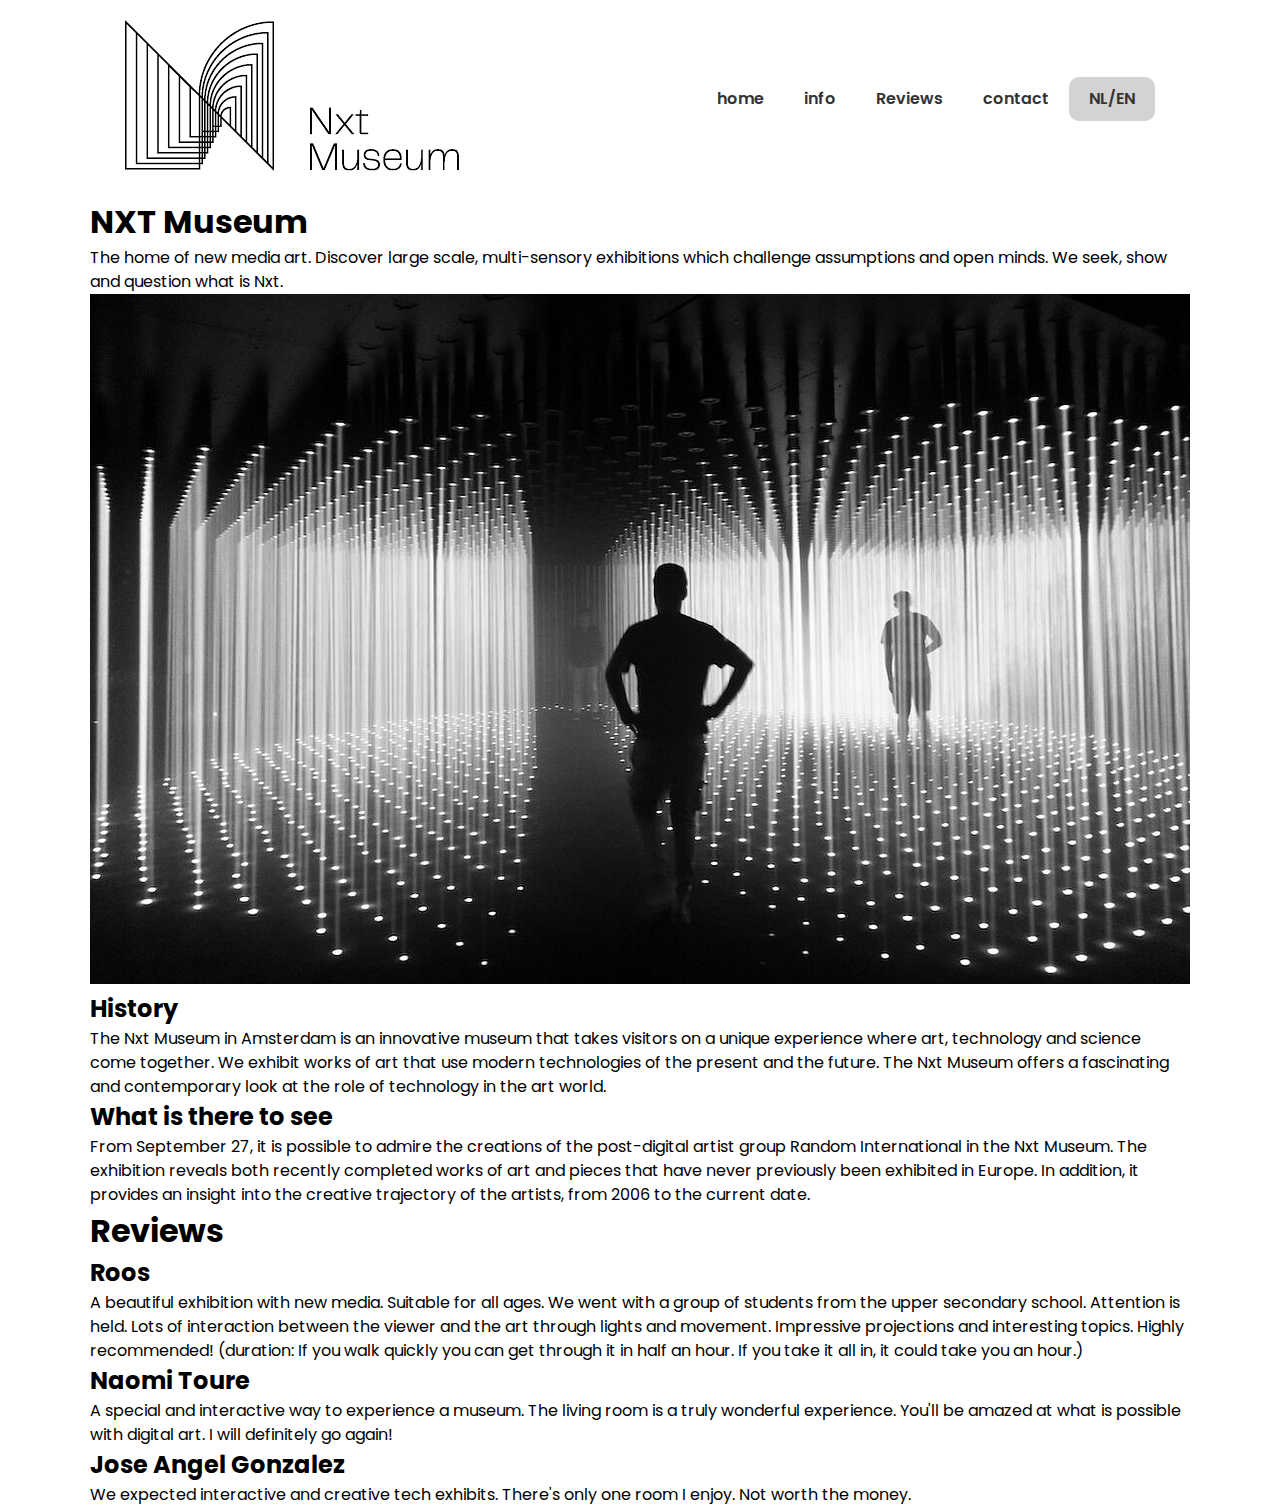
==== engels.html @ b9bd4a0a "edit" ====
<!DOCTYPE html>
<html lang="nl">
<head>
    <meta charset="UTF-8">
    <meta name="viewport" content="width=device-width, initial-scale=1.0">
    <link rel="stylesheet" href="css/style.css">
    <title>NXT Museum</title>
    <link rel="preconnect" href="https://fonts.googleapis.com">
    <link rel="preconnect" href="https://fonts.gstatic.com" crossorigin>
    <link href="https://fonts.googleapis.com/css2?family=Open+Sans:ital,wght@0,400;0,500;1,400&family=Poppins:wght@300;400;600;700&display=swap" rel="stylesheet">
</head>

<body>
      <nav class="navbar">
        <div class="container">
            <div class="logo">
                <a href="engels.html">
                    <img src="IMG/nxtmuseumlogo.png"  alt="Logo van NXT Museum."> 
                </a>
            </div>
            <div class="main-menu">
                <ul>
                    <li>
                     <a href="engels.html">home</a>
                    </li>
                    <li>
                     <a href="#">info</a>
                    </li>
                    <li>
                     <a href="#">Reviews</a>
                    </li>
                    <li>
                     <a href="#">contact</a>
                    </li>
                    <li>
                        <a class="btn btn-light" href="index.html">NL/EN</a>
                    </li>
                 </ul>
            </div>
        </div>
      </nav>

    <article>
        <h1> NXT Museum </h1>
    <p>
        The home of new media art. 
        Discover large scale, 
        multi-sensory exhibitions which challenge assumptions and open minds. 
        We seek, show and question what is Nxt.
    </p>
    <img src="IMG/nxt.jpg" alt="foto van nxtmuseum">
    <h2> History </h2>
    <p>
        The Nxt Museum in Amsterdam is an innovative museum that takes visitors on a unique experience where art,
        technology and science come together.
        We exhibit works of art that use modern technologies of the present and the future.
        The Nxt Museum offers a fascinating and contemporary look at the role of technology in the art world.
    </p>
    <h2>What is there to see</h2>
    <p>
        From September 27, it is possible to admire the creations of the post-digital artist group Random International in the Nxt Museum.
        The exhibition reveals both recently completed works of art and pieces that have never previously been exhibited in Europe.
        In addition, it provides an insight into the creative trajectory of the artists, from 2006 to the current date.

    </p>



    <h1> Reviews </h1>

    <h2> Roos </h2>

    <p>
        A beautiful exhibition with new media.
        Suitable for all ages.
        We went with a group of students from the upper secondary school.
        Attention is held.
        Lots of interaction between the viewer and the art through lights and movement.
        Impressive projections and interesting topics.
        Highly recommended!
        (duration: If you walk quickly you can get through it in half an hour.
        If you take it all in, it could take you an hour.)
    </p>



    <h2> Naomi Toure</h2>

    <p> 
        A special and interactive way to experience a museum.
        The living room is a truly wonderful experience.
        You'll be amazed at what is possible with digital art.
        I will definitely go again!
    </p>


    <h2> Jose Angel Gonzalez </h2>

    <p> 
        We expected interactive and creative tech exhibits.
        There's only one room I enjoy.
        Not worth the money.
    </p>
    </article>
    <footer></footer>


 


    
    
</body>
</html>
---- css/style.css ----
*{
    padding: 0;
    margin: 0;
    box-sizing: border-box;
}

body{
    font-family: 'poppins', sans-serif;
    font-size: 16px;
    line-height: 1.5;
    background: #fff;
    max-width: 1100px;
    margin: 0 auto;
    padding-left: 0 15px;
}

a{
    text-decoration: none;
    color: #333;
}

ul{
    list-style: none;
}


img{
    max-width: 100%;
}

.navbar{
    background: white;
    padding: 20px;
}

.navbar .container{
    display: flex;
    justify-content: space-between;
    align-items: center;
}

.navbar .main-menu ul{
    display: flex;

}

.navbar ul li a{
    padding: 10px 20px;
    display: block;
    font-weight: 600;
    transition: 0.5s;
}

.navbar ul li a:hover{
    color: #4891ff;
}

.article{
    margin-bottom: 50px;
}

.article .container{
    background: url('../IMG/nxt.jpg') no-repeat;
    background-size: contain;
    background-position: center bottom;
    height: 550px;
}


.container{
    max-width: 1100px;
    margin: 0 auto;
    padding: 0 15px;
}

.container-sm{
    max-width: 800px;
    margin: 0 auto;
    padding: 0 15px;
}

 .btn {
    display: inline-block;
    padding: 13px 20px;
    background: lightgray;
    color: #333;
    font-weight: 600;
    text-decoration: none;
    border: none;
    border-radius: 10px;
    cursor: pointer;
    transition: 0.5s;
 }
 .btn:hover{
    opacity: 0.8;
 }

 .text-xxl{
    font-size: 3rem;
    line-height: 1.2;
    font-style: 600;
    margin: 40px 0 20px;
 }

 .text-xl{
    font-size: 2.2rem;
    line-height: 1.4;
    font-style: normal;
    margin: 40px 0 20px;
 }

 .text-lg{
    font-size: 1.8rem;
    line-height: 1.4;
    font-style: normal;
    margin: 30px 0 20px;
 }

 .text-md{
    font-size: 1.2rem;
    line-height: 1.4;
    font-style: normal;
    margin: 20px 0 10px;
 }

 .text-sm{
    font-size: 0.9rem;
    line-height: 1.4;
    font-style: normal;
    margin: 10px 0 5px;
 }

 .text-center{
    text-align: center;
 }
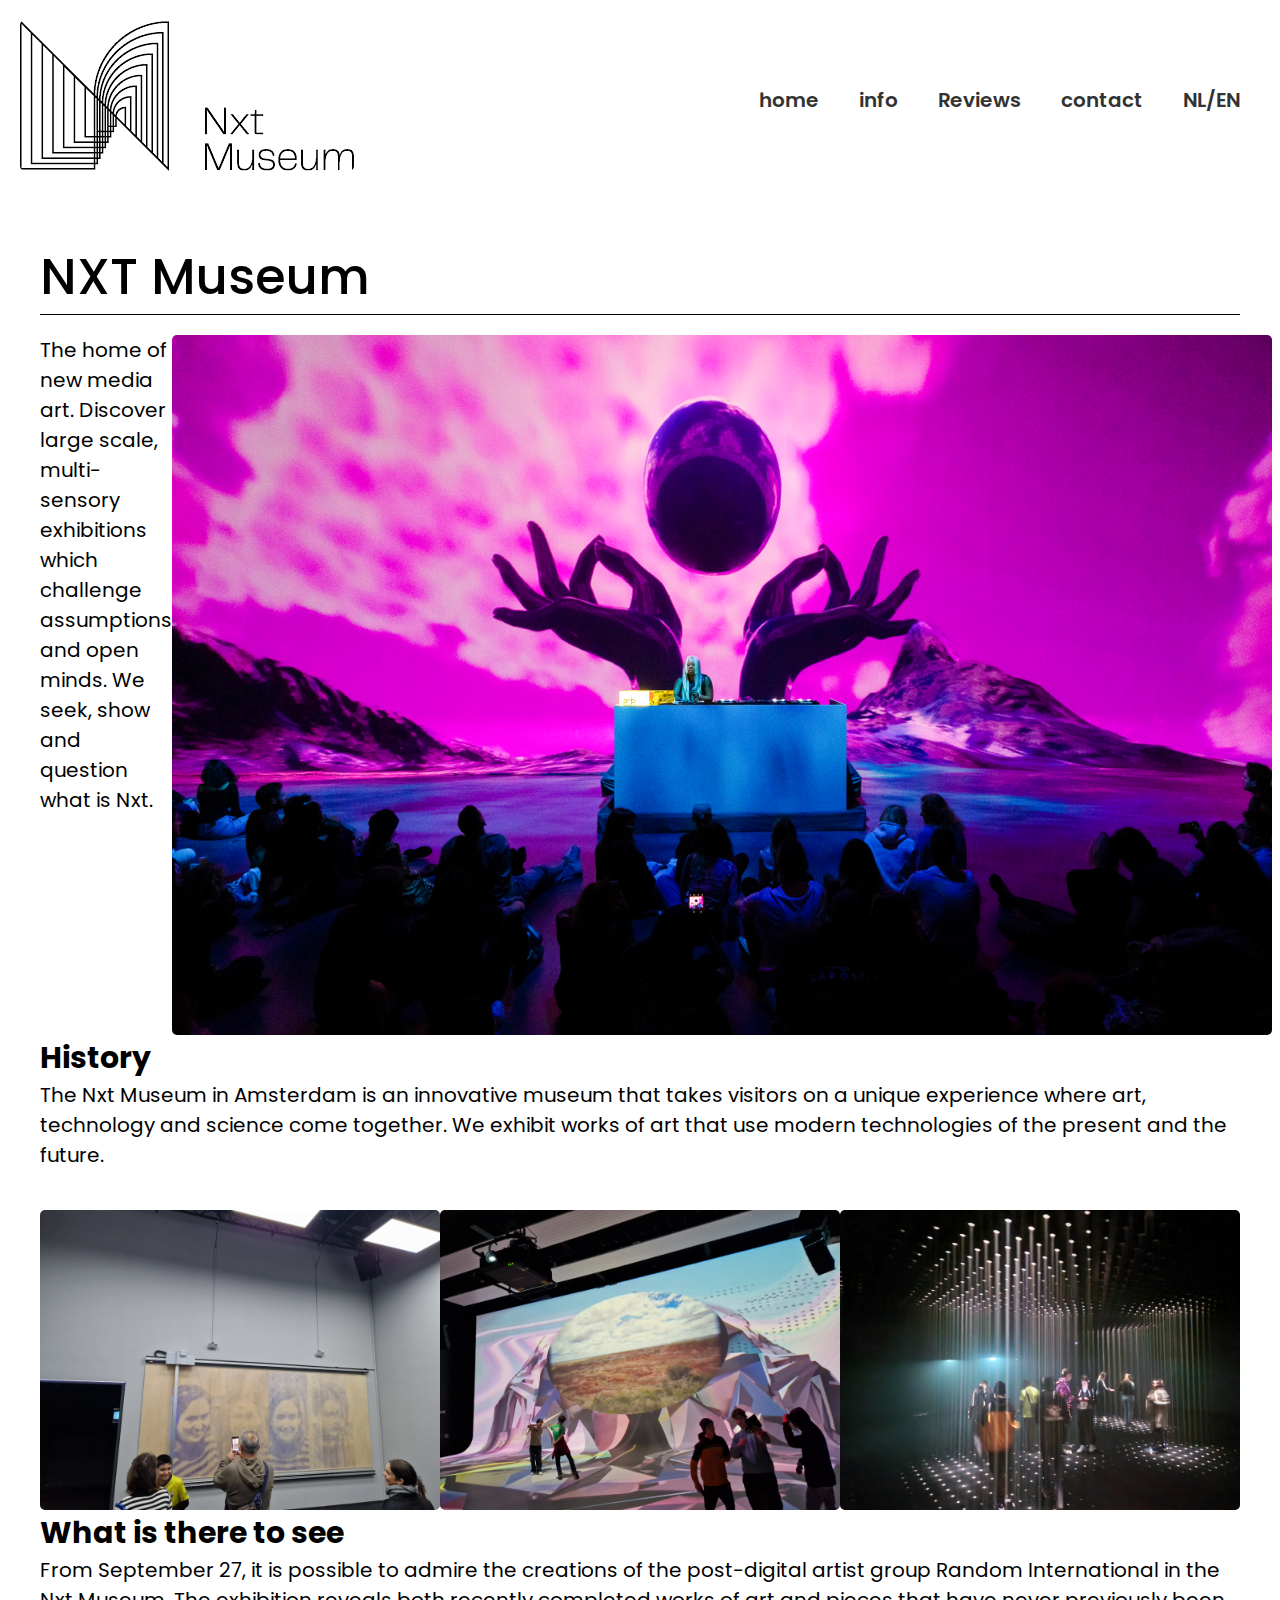
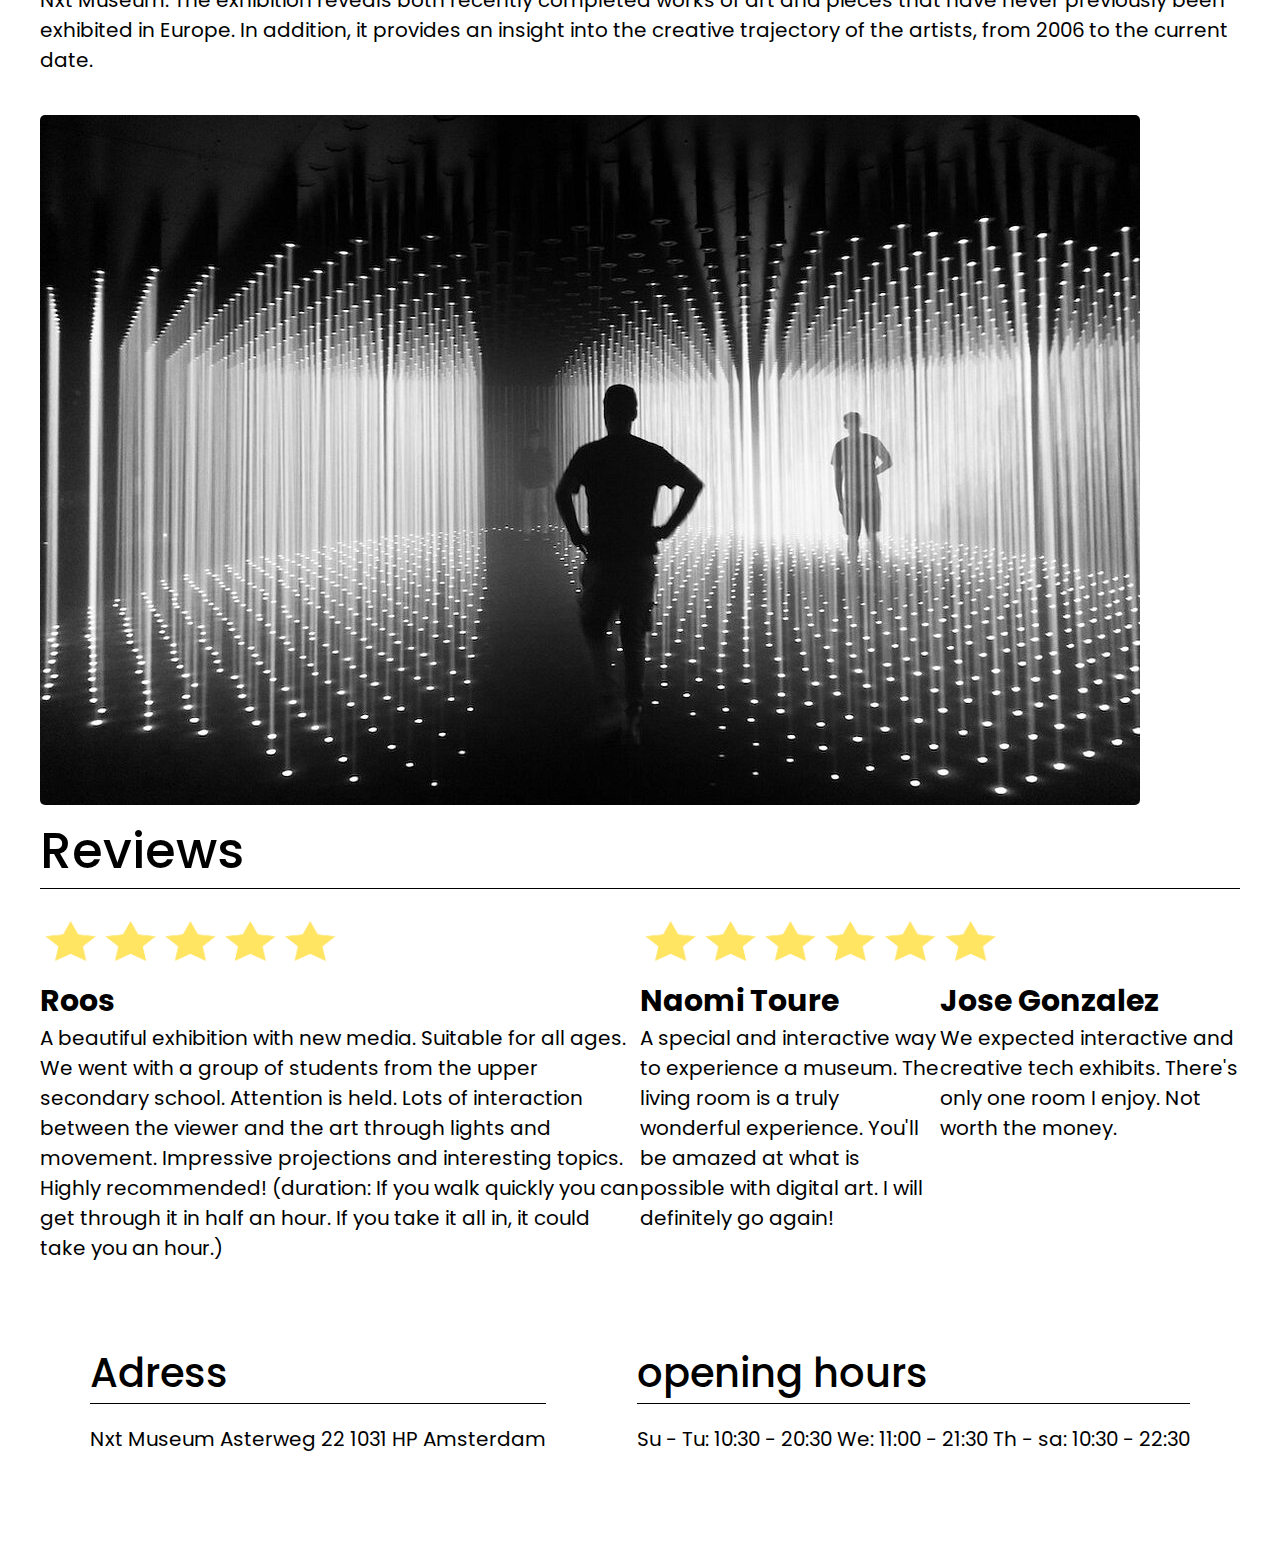
==== commit 8950fc0e: "edit" ====
--- a/engels.html
+++ b/engels.html
@@ -1,114 +1,203 @@
 <!DOCTYPE html>
 <html lang="nl">
-<head>
-    <meta charset="UTF-8">
-    <meta name="viewport" content="width=device-width, initial-scale=1.0">
-    <link rel="stylesheet" href="css/style.css">
-    <title>NXT Museum</title>
-    <link rel="preconnect" href="https://fonts.googleapis.com">
-    <link rel="preconnect" href="https://fonts.gstatic.com" crossorigin>
-    <link href="https://fonts.googleapis.com/css2?family=Open+Sans:ital,wght@0,400;0,500;1,400&family=Poppins:wght@300;400;600;700&display=swap" rel="stylesheet">
+
 </head>
 
+
+<meta name="viewport" charset="UTF-8" content="width=device-width, initial-scale=1.0">
+<link rel="stylesheet" href="css/style.css">
+<title>NXT Museum</title>
+<link rel="preconnect" href="https://fonts.googleapis.com">
+<link rel="preconnect" href="https://fonts.gstatic.com" crossorigin>
+<link
+    href="https://fonts.googleapis.com/css2?family=Open+Sans:ital,wght@0,400;0,500;1,400&family=Poppins:wght@300;400;600;700&display=swap"
+    rel="stylesheet">
+<style></style>
+</head>
+
 <body>
-      <nav class="navbar">
+
+    <nav class="navbar">
         <div class="container">
             <div class="logo">
-                <a href="engels.html">
-                    <img src="IMG/nxtmuseumlogo.png"  alt="Logo van NXT Museum."> 
+                <a href="index.html">
+                    <img src="IMG/nxtmuseumlogo.png" alt="Logo van NXT Museum.">
                 </a>
             </div>
             <div class="main-menu">
                 <ul>
                     <li>
-                     <a href="engels.html">home</a>
-                    </li>
-                    <li>
-                     <a href="#">info</a>
-                    </li>
-                    <li>
-                     <a href="#">Reviews</a>
-                    </li>
-                    <li>
-                     <a href="#">contact</a>
+                        <a href="index.html">home</a>
+                    </li>
+                    <li>
+                        <a href="#">info</a>
+                    </li>
+                    <li>
+                        <a href="#">Reviews</a>
+                    </li>
+                    <li>
+                        <a href="#">contact</a>
                     </li>
                     <li>
                         <a class="btn btn-light" href="index.html">NL/EN</a>
                     </li>
-                 </ul>
+                </ul>
             </div>
         </div>
-      </nav>
-
-    <article>
-        <h1> NXT Museum </h1>
-    <p>
-        The home of new media art. 
-        Discover large scale, 
-        multi-sensory exhibitions which challenge assumptions and open minds. 
-        We seek, show and question what is Nxt.
-    </p>
-    <img src="IMG/nxt.jpg" alt="foto van nxtmuseum">
-    <h2> History </h2>
-    <p>
-        The Nxt Museum in Amsterdam is an innovative museum that takes visitors on a unique experience where art,
-        technology and science come together.
-        We exhibit works of art that use modern technologies of the present and the future.
-        The Nxt Museum offers a fascinating and contemporary look at the role of technology in the art world.
-    </p>
-    <h2>What is there to see</h2>
-    <p>
-        From September 27, it is possible to admire the creations of the post-digital artist group Random International in the Nxt Museum.
-        The exhibition reveals both recently completed works of art and pieces that have never previously been exhibited in Europe.
-        In addition, it provides an insight into the creative trajectory of the artists, from 2006 to the current date.
-
-    </p>
-
-
-
-    <h1> Reviews </h1>
-
-    <h2> Roos </h2>
-
-    <p>
-        A beautiful exhibition with new media.
-        Suitable for all ages.
-        We went with a group of students from the upper secondary school.
-        Attention is held.
-        Lots of interaction between the viewer and the art through lights and movement.
-        Impressive projections and interesting topics.
-        Highly recommended!
-        (duration: If you walk quickly you can get through it in half an hour.
-        If you take it all in, it could take you an hour.)
-    </p>
-
-
-
-    <h2> Naomi Toure</h2>
-
-    <p> 
-        A special and interactive way to experience a museum.
-        The living room is a truly wonderful experience.
-        You'll be amazed at what is possible with digital art.
-        I will definitely go again!
-    </p>
-
-
-    <h2> Jose Angel Gonzalez </h2>
-
-    <p> 
-        We expected interactive and creative tech exhibits.
-        There's only one room I enjoy.
-        Not worth the money.
-    </p>
-    </article>
-    <footer></footer>
-
-
- 
-
-
-    
-    
+    </nav>
+    <main>
+
+        <article class="nxtmuseum">
+            <h1 class="title"> NXT Museum </h1>
+
+            <article class="intro">
+
+
+                <p>
+                    The home of new media art.
+                    Discover large scale,
+                    multi-sensory exhibitions which challenge assumptions and open minds.
+                    We seek, show and question what is Nxt.
+                </p>
+                <img src="IMG/handennxt.png" alt="">
+            </article>
+
+
+            <article class="geschiedenis">
+
+                <h2> History </h2>
+                <p>
+                    The Nxt Museum in Amsterdam is an innovative museum that takes visitors on a unique experience where
+                    art,
+                    technology and science come together.
+                    We exhibit works of art that use modern technologies of the present and the future.
+
+                </p>
+            </article>
+
+            <article class="img">
+                <img src="IMG/museum.png" width=400px height=300px alt="">
+                <img src="IMG/museum1.png" width=400px height=300px alt="">
+                <img src="IMG/museum2.png" width=400px height=300px alt="">
+            </article>
+
+
+
+
+        </article>
+
+        <article class="wat">
+
+
+            <h2>What is there to see</h2>
+            <p>
+
+                From September 27, it is possible to admire the creations of the post-digital artist group Random
+                International in the Nxt Museum.
+                The exhibition reveals both recently completed works of art and pieces that have never previously been
+                exhibited in Europe.
+                In addition, it provides an insight into the creative trajectory of the artists, from 2006 to the
+                current date.
+
+            </p>
+        </article>
+
+
+
+        <img class="nxtfoto" src="IMG/nxt.jpg" alt="foto van nxtmuseum">
+
+        <h1> Reviews </h1>
+
+
+
+        <article class="Reviews">
+
+            <article class="roos">
+                <img src="IMG/5 ster.png" width=300px height=auto alt="">
+                <h2> Roos </h2>
+
+                <p>
+                    A beautiful exhibition with new media.
+                    Suitable for all ages.
+                    We went with a group of students from the upper secondary school.
+                    Attention is held.
+                    Lots of interaction between the viewer and the art through lights and movement.
+                    Impressive projections and interesting topics.
+                    Highly recommended!
+                    (duration: If you walk quickly you can get through it in half an hour.
+                    If you take it all in, it could take you an hour.)
+
+                </p>
+
+            </article>
+
+
+
+
+            <article class="Naomi">
+                <img src="IMG/5 ster.png" width=300px height=auto alt="">
+                <h2> Naomi Toure</h2>
+
+                <p>
+                    A special and interactive way to experience a museum.
+                    The living room is a truly wonderful experience.
+                    You'll be amazed at what is possible with digital art.
+                    I will definitely go again!
+
+                </p>
+            </article>
+
+            <article class="Jose">
+                <img src="IMG/1 ster.png" width=300px height=auto alt="">
+                <h2> Jose Gonzalez </h2>
+
+                <p>
+                    We expected interactive and creative tech exhibits.
+                    There's only one room I enjoy.
+                    Not worth the money.
+
+                </p>
+            </article>
+
+
+
+
+
+
+        </article>
+    </main>
+    <footer>
+        <article class="adress">
+            <h4>
+                Adress
+            </h4>
+
+            <p>
+                Nxt Museum
+                Asterweg 22
+                1031 HP Amsterdam
+            </p>
+        </article>
+
+        <article class="openingtijd">
+            <h4>
+                opening hours
+            </h4>
+
+
+            <p>
+                Su - Tu: 10:30 - 20:30
+                We: 11:00 - 21:30
+                Th - sa: 10:30 - 22:30
+            </p>
+        </article>
+
+
+
+    </footer>
+
+
+
 </body>
+
 </html>--- a/css/style.css
+++ b/css/style.css
@@ -1,135 +1,152 @@
-*{
+* {
     padding: 0;
     margin: 0;
     box-sizing: border-box;
 }
 
-body{
+body {
     font-family: 'poppins', sans-serif;
-    font-size: 16px;
+    font-size: 20px;
     line-height: 1.5;
     background: #fff;
-    max-width: 1100px;
+    max-width: 1800px;
     margin: 0 auto;
     padding-left: 0 15px;
+   
 }
 
-a{
+
+a {
     text-decoration: none;
     color: #333;
 }
 
-ul{
+ul {
     list-style: none;
 }
 
 
-img{
-    max-width: 100%;
-}
-
-.navbar{
+.navbar {
     background: white;
     padding: 20px;
 }
 
-.navbar .container{
+.navbar .container {
     display: flex;
     justify-content: space-between;
     align-items: center;
 }
 
-.navbar .main-menu ul{
+.navbar .main-menu ul {
     display: flex;
 
 }
 
-.navbar ul li a{
+.navbar ul li a {
     padding: 10px 20px;
     display: block;
     font-weight: 600;
     transition: 0.5s;
 }
 
-.navbar ul li a:hover{
+.navbar ul li a:hover {
     color: #4891ff;
 }
 
-.article{
-    margin-bottom: 50px;
+main {
+    padding: 40px;
+
 }
 
-.article .container{
-    background: url('../IMG/nxt.jpg') no-repeat;
-    background-size: contain;
-    background-position: center bottom;
-    height: 550px;
+h1 {
+    font-size: 250%;
+    margin-bottom: 20px;
+    border-bottom: 1px solid black;
+    font-weight: 500;
+}
+
+h4 {
+    font-size: 200%;
+    margin-bottom: 20px;
+    border-bottom: 1px solid black;
+    font-weight: 500; 
 }
 
 
-.container{
-    max-width: 1100px;
+.nxtmuseum .geschiedenis .wat .Reviews {
+    width: 60vw;
     margin: 0 auto;
-    padding: 0 15px;
+    padding: 40px;
+
 }
 
-.container-sm{
-    max-width: 800px;
-    margin: 0 auto;
-    padding: 0 15px;
+
+
+img:hover {
+    transform: scale(1.05);
 }
 
- .btn {
-    display: inline-block;
-    padding: 13px 20px;
-    background: lightgray;
-    color: #333;
-    font-weight: 600;
-    text-decoration: none;
-    border: none;
-    border-radius: 10px;
-    cursor: pointer;
-    transition: 0.5s;
- }
- .btn:hover{
-    opacity: 0.8;
- }
+img {
+    border-radius: 5px;
+    transition: 0.2s transform;
+}
 
- .text-xxl{
-    font-size: 3rem;
-    line-height: 1.2;
-    font-style: 600;
-    margin: 40px 0 20px;
- }
+.img{
+    display: flex;
+    justify-content: space-between;
+}
 
- .text-xl{
-    font-size: 2.2rem;
-    line-height: 1.4;
-    font-style: normal;
-    margin: 40px 0 20px;
- }
+.intro{
+  display: flex;
+  align-content: space-around;
+   
+}
 
- .text-lg{
-    font-size: 1.8rem;
-    line-height: 1.4;
-    font-style: normal;
-    margin: 30px 0 20px;
- }
 
- .text-md{
-    font-size: 1.2rem;
-    line-height: 1.4;
-    font-style: normal;
-    margin: 20px 0 10px;
- }
+.Reviews{
+    display: flex;
+}
+p {
+    margin-bottom: 40px;
+}
 
- .text-sm{
-    font-size: 0.9rem;
-    line-height: 1.4;
-    font-style: normal;
-    margin: 10px 0 5px;
- }
+footer {
+    height: 200px;
+    display: flex;
+    justify-content: space-evenly;
+    
+  
 
- .text-center{
-    text-align: center;
- }+}
+
+.tickets{
+    display: flex;
+}
+
+
+
+
+
+
+
+@media screen and (max-width: 600px) {
+    body {
+        font-size: 16px;
+    }
+
+    article {
+        width: 100vw;
+        padding: 20px;
+
+    }
+
+    h1 {
+        font-size: 180%;
+    }
+
+    footer>p {
+        width: 100vw;
+        padding-left: 20px;
+
+    }
+}